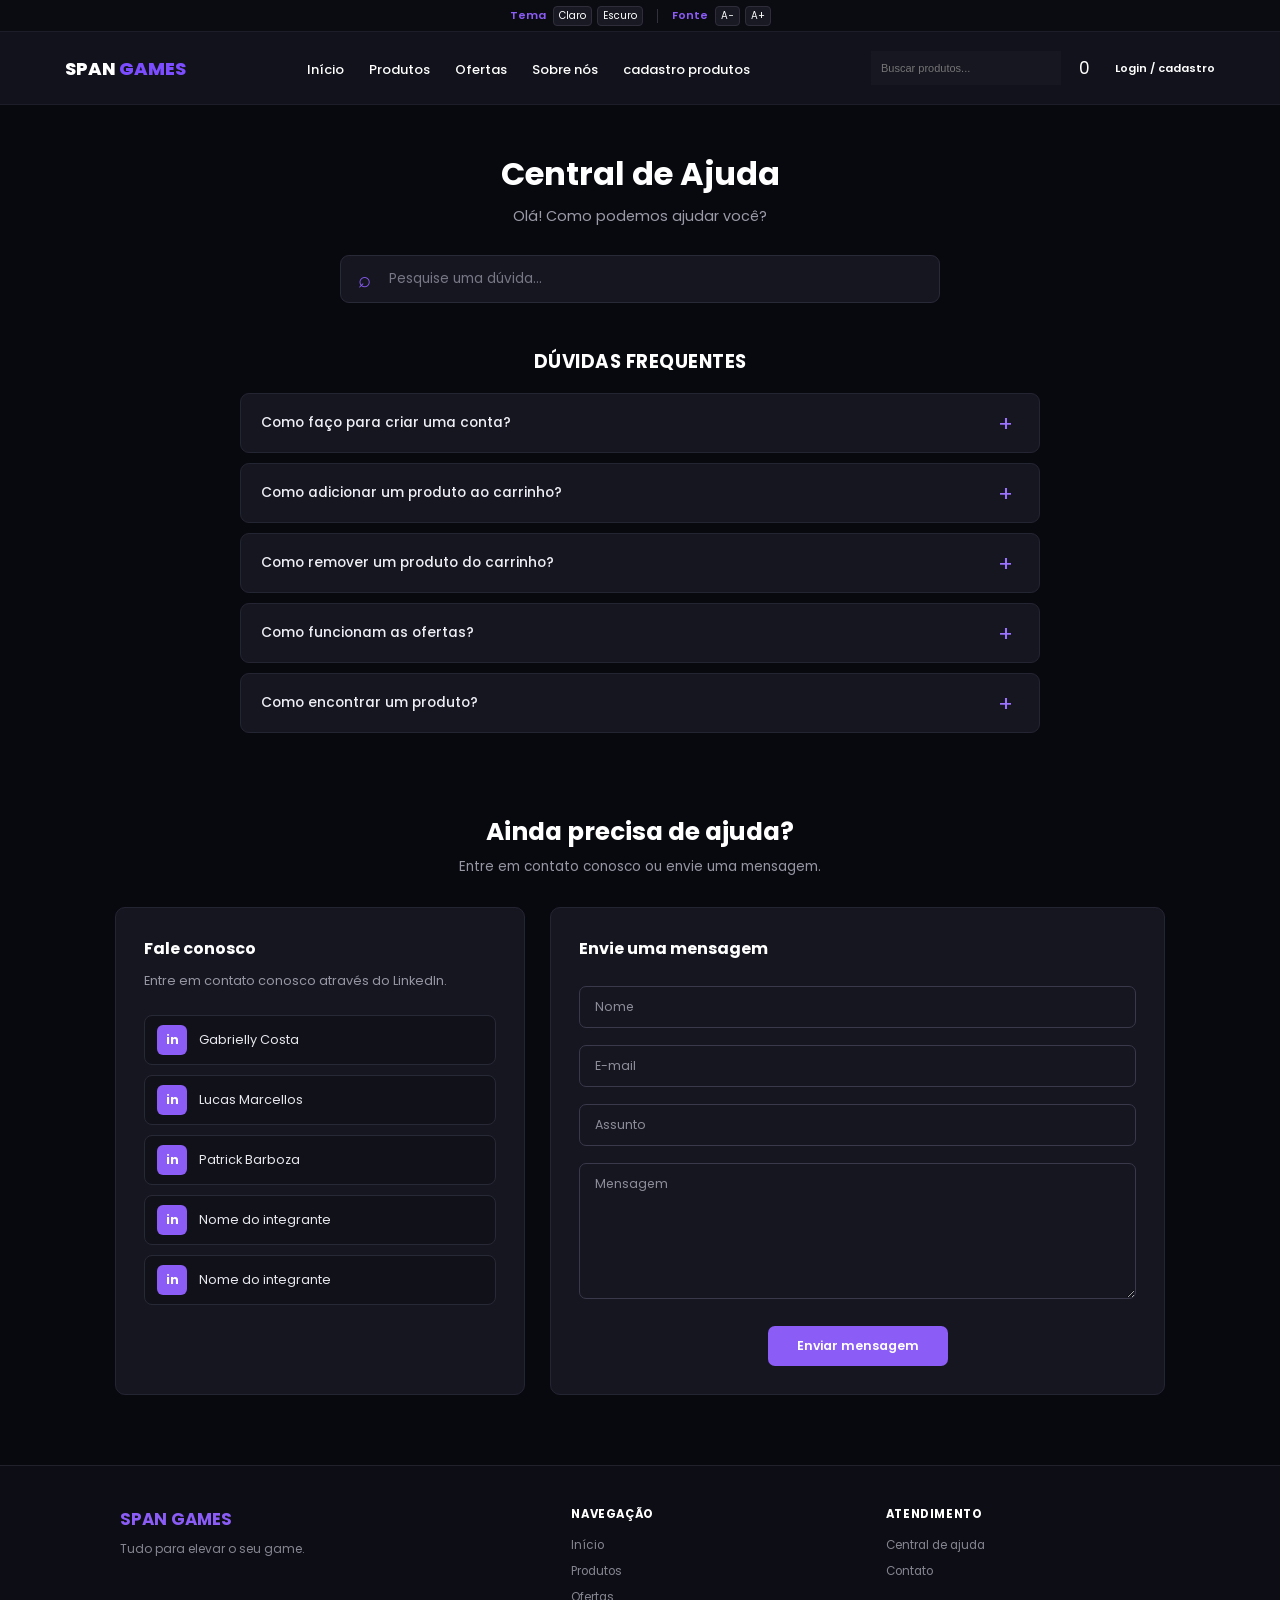
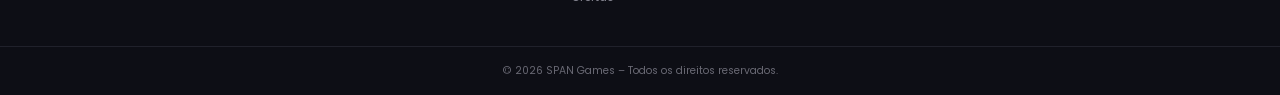
==== ajuda.html @ e078b2a4 "Atualiza o site" ====
<!DOCTYPE html>
<html lang="pt-BR">

<head>
    <meta charset="UTF-8">

    <meta
        name="viewport"
        content="width=device-width, initial-scale=1.0"
    >

    <title>Central de Ajuda | SPAN Games</title>

    <!-- CSS principal do site -->
    <link rel="stylesheet" href="css/style.css">

    <!-- CSS da página -->
    <link rel="stylesheet" href="css/ajuda.css">

    <!-- Acessibilidade -->
    <link rel="stylesheet" href="css/acessibilidade.css">
</head>

<body>

    <!-- ========================================
         HEADER
    ========================================= -->

    <div id="header"></div>


    <!-- ========================================
         CONTEÚDO PRINCIPAL
    ========================================= -->

    <main class="pagina-ajuda">


        <!-- ====================================
             CENTRAL DE AJUDA
        ===================================== -->

        <section
            class="central-ajuda"
            id="central-ajuda"
        >

            <div class="titulo-ajuda">

                <h1>Central de Ajuda</h1>

                <p>
                    Olá! Como podemos ajudar você?
                </p>

            </div>


            <!-- PESQUISA -->

            <div class="pesquisa-ajuda">

                <span class="icone-pesquisa">⌕</span>

                <input
                    type="search"
                    id="pesquisaAjuda"
                    placeholder="Pesquise uma dúvida..."
                    aria-label="Pesquisar uma dúvida"
                >

            </div>


            <!-- =================================
                 DÚVIDAS FREQUENTES
            ================================== -->

            <div class="faq">

                <h2>Dúvidas frequentes</h2>


                <div class="lista-faq">


                    <!-- PERGUNTA 1 -->

                    <div class="faq-item">

                        <button
                            class="faq-pergunta"
                            type="button"
                        >
                            <span>
                                Como faço para criar uma conta?
                            </span>

                            <span class="faq-icone">+</span>
                        </button>

                        <div class="faq-resposta">

                            <p>
                                Para criar uma conta, acesse a opção de cadastro,
                                preencha seus dados pessoais e finalize clicando
                                no botão de cadastrar.
                            </p>

                        </div>

                    </div>


                    <!-- PERGUNTA 2 -->

                    <div class="faq-item">

                        <button
                            class="faq-pergunta"
                            type="button"
                        >
                            <span>
                                Como adicionar um produto ao carrinho?
                            </span>

                            <span class="faq-icone">+</span>
                        </button>

                        <div class="faq-resposta">

                            <p>
                                Escolha o produto desejado e clique no botão
                                para adicioná-lo ao carrinho. O produto ficará
                                disponível na página do carrinho.
                            </p>

                        </div>

                    </div>


                    <!-- PERGUNTA 3 -->

                    <div class="faq-item">

                        <button
                            class="faq-pergunta"
                            type="button"
                        >
                            <span>
                                Como remover um produto do carrinho?
                            </span>

                            <span class="faq-icone">+</span>
                        </button>

                        <div class="faq-resposta">

                            <p>
                                Acesse o carrinho e utilize a opção de remover
                                disponível no produto que deseja excluir.
                            </p>

                        </div>

                    </div>


                    <!-- PERGUNTA 4 -->

                    <div class="faq-item">

                        <button
                            class="faq-pergunta"
                            type="button"
                        >
                            <span>
                                Como funcionam as ofertas?
                            </span>

                            <span class="faq-icone">+</span>
                        </button>

                        <div class="faq-resposta">

                            <p>
                                Os produtos que estiverem em oferta apresentam
                                o preço original e o novo valor promocional.
                            </p>

                        </div>

                    </div>


                    <!-- PERGUNTA 5 -->

                    <div class="faq-item">

                        <button
                            class="faq-pergunta"
                            type="button"
                        >
                            <span>
                                Como encontrar um produto?
                            </span>

                            <span class="faq-icone">+</span>
                        </button>

                        <div class="faq-resposta">

                            <p>
                                Você pode acessar a página de produtos e utilizar
                                as categorias disponíveis para encontrar o item
                                que procura.
                            </p>

                        </div>

                    </div>

                </div>


                <!-- CASO A PESQUISA NÃO ENCONTRE NADA -->

                <p
                    class="faq-sem-resultado"
                    id="semResultado"
                >
                    Nenhuma dúvida encontrada.
                </p>

            </div>

        </section>


        <!-- ====================================
             CONTATO
        ===================================== -->

        <section
            class="secao-contato"
            id="contato"
        >

            <div class="titulo-contato">

                <h2>Ainda precisa de ajuda?</h2>

                <p>
                    Entre em contato conosco ou envie uma mensagem.
                </p>

            </div>


            <div class="conteudo-contato">


                <!-- =============================
                     FALE CONOSCO
                ============================== -->

                <div class="fale-conosco">

                    <h3>Fale conosco</h3>

                    <p class="descricao-contato">
                        Entre em contato conosco através do LinkedIn.
                    </p>


                    <div class="lista-linkedin">


                        <!-- TROQUE O LINK E O NOME -->

                        <a
                            href="https://www.linkedin.com/in/gabriellyscosta"
                            class="linkedin-contato"
                            target="_blank"
                            rel="noopener noreferrer"
                        >

                            <span class="linkedin-icone">
                                in
                            </span>

                            <span>
                                Gabrielly Costa
                            </span>

                        </a>


                        <!-- TROQUE O LINK E O NOME -->

                        <a
                            href="https://www.linkedin.com/in/lucas-marcellos"
                            class="linkedin-contato"
                            target="_blank"
                            rel="noopener noreferrer"
                        >

                            <span class="linkedin-icone">
                                in
                            </span>

                            <span>
                                Lucas Marcellos
                            </span>

                        </a>


                        <!-- TROQUE O LINK E O NOME -->

                        <a
                            href="https://www.linkedin.com/in/patrick-barboza-a20a31395/"
                            class="linkedin-contato"
                            target="_blank"
                            rel="noopener noreferrer"
                        >

                            <span class="linkedin-icone">
                                in
                            </span>

                            <span>
                                Patrick Barboza
                            </span>

                        </a>


                        <!-- TROQUE O LINK E O NOME -->

                        <a
                            href="#"
                            class="linkedin-contato"
                            target="_blank"
                            rel="noopener noreferrer"
                        >

                            <span class="linkedin-icone">
                                in
                            </span>

                            <span>
                                Nome do integrante
                            </span>

                        </a>

                        <a
                            href="#"
                            class="linkedin-contato"
                            target="_blank"
                            rel="noopener noreferrer"
                        >

                            <span class="linkedin-icone">
                                in
                            </span>

                            <span>
                                Nome do integrante
                            </span>

                        </a>

                    </div>

                </div>


                <!-- =============================
                     FORMULÁRIO
                ============================== -->

                <div class="area-formulario">

                    <h3>Envie uma mensagem</h3>


                    <form
                        id="formContato"
                        class="form-contato"
                        novalidate
                    >


                        <!-- NOME -->

                        <div class="campo-contato">

                            <input
                                type="text"
                                id="nomeContato"
                                name="nome"
                                autocomplete="name"
                            >

                            <label for="nomeContato">
                                Nome
                            </label>

                            <small class="erro-contato"></small>

                        </div>


                        <!-- E-MAIL -->

                        <div class="campo-contato">

                            <input
                                type="email"
                                id="emailContato"
                                name="email"
                                autocomplete="email"
                            >

                            <label for="emailContato">
                                E-mail
                            </label>

                            <small class="erro-contato"></small>

                        </div>


                        <!-- ASSUNTO -->

                        <div class="campo-contato">

                            <input
                                type="text"
                                id="assuntoContato"
                                name="assunto"
                            >

                            <label for="assuntoContato">
                                Assunto
                            </label>

                            <small class="erro-contato"></small>

                        </div>


                        <!-- MENSAGEM -->

                        <div class="campo-contato campo-mensagem">

                            <textarea
                                id="mensagemContato"
                                name="mensagem"
                                rows="6"
                            ></textarea>

                            <label for="mensagemContato">
                                Mensagem
                            </label>

                            <small class="erro-contato"></small>

                        </div>


                        <!-- BOTÃO -->

                        <button
                            type="submit"
                            class="botao-enviar"
                        >
                            Enviar mensagem
                        </button>


                        <!-- SUCESSO -->

                        <div
                            class="mensagem-enviada"
                            id="mensagemEnviada"
                            role="status"
                        >
                            ✓ Mensagem enviada com sucesso!
                            Em breve entraremos em contato.
                        </div>

                    </form>

                </div>

            </div>

        </section>

    </main>


    <!-- ========================================
         FOOTER
         
         Depois colocamos aqui o footer que
         vocês já possuem no projeto.
    ========================================= -->

    <footer class="footer-ajuda">

        <div class="footer-conteudo">

            <div class="footer-marca">

                <h3>SPAN GAMES</h3>

                <p>
                    Tudo para elevar o seu game.
                </p>

            </div>


            <div class="footer-coluna">

                <h4>Navegação</h4>

                <a href="index.html">Início</a>
                <a href="produtos.html">Produtos</a>
                <a href="index.html#ofertas">Ofertas</a>

            </div>


            <div class="footer-coluna">

                <h4>Atendimento</h4>

                <a href="ajuda.html#central-ajuda">
                    Central de ajuda
                </a>

                <a href="ajuda.html#contato">
                    Contato
                </a>

            </div>

        </div>


        <div class="footer-final">

            <p>
                © 2026 SPAN Games – Todos os direitos reservados.
            </p>

        </div>

    </footer>


    <!-- ========================================
         JAVASCRIPT
    ========================================= -->

    <!-- Carrega o header e a acessibilidade -->
    <script src="js/header.js"></script>

    <!-- Funcionalidades da página de ajuda -->
    <script src="js/ajuda.js"></script>

</body>

</html>
---- css/style.css ----
@import url('https://fonts.googleapis.com/css2?family=Poppins:wght@400;500;600;700;800&display=swap');

* {
    margin: 0;
    padding: 0;
    box-sizing: border-box;
}

html {
    scroll-behavior: smooth;
}

body {
    background-color: #08090f;
    color: #ffffff;
    font-family: 'Poppins', sans-serif;
}

/* CONTAINER GERAL */
header,
main,
footer {
    width: 100%;
}

/* ================= HEADER ================= */

header {
    background-color: #11121b;
    border-bottom: 1px solid #1c1d28;
}

.navbar {
    max-width: 1200px;
    margin: auto;
    min-height: 72px;

    display: flex;
    align-items: center;
    justify-content: space-between;

    padding: 0 25px;
}

.logo {
    text-decoration: none;
    color: #ffffff;

    font-size: 1.125rem;
    font-weight: 800;
}

.logo span {
    color: #7c4dff;
}

.menu {
    display: flex;
    gap: 25px;

    list-style: none;
}

.menu a {
    color: #a7a7b5;
    text-decoration: none;

    font-size: 0.8125rem;
    font-weight: 500;

    transition: 0.3s;
}

.menu a:hover {
    color: #8b5cf6;
}

.nav-direita {
    display: flex;
    align-items: center;
    gap: 18px;
}

.pesquisa {
    width: 190px;
    height: 34px;

    display: flex;
    align-items: center;

    background-color: #191a24;
    padding: 0 10px;
}

.pesquisa input {
    width: 100%;
    border: none;
    outline: none;

    background: transparent;
    color: white;

    font-size: 0.6875rem;
}

.pesquisa i {
    color: #a0a0ac;
    font-size: 0.75rem;
}

.carrinho,
.login {
    color: white;
    text-decoration: none;
}

.carrinho {
    font-size: 1.0625rem;
}

.login {
    display: flex;
    align-items: center;
    gap: 6px;

    font-size: 0.6875rem;
    font-weight: 600;
}

/* ================= HERO ================= */

.hero {
    max-width: 1200px;
    min-height: 360px;

    margin: auto;
    padding: 50px 70px;

    display: flex;
    align-items: center;
    justify-content: space-between;
}

.hero-texto {
    max-width: 480px;
}

.subtitulo {
    color: #8b5cf6;

    font-size: 0.625rem;
    font-weight: 700;
}

.hero h1 {
    margin-top: 10px;

    font-size: 2.375rem;
    font-weight: 800;
    letter-spacing: 1px;
}

.hero p {
    margin-top: 15px;

    color: #d0d0d7;

    font-size: 0.875rem;
    font-weight: 500;
}

.botao {
    display: inline-block;

    margin-top: 30px;
    padding: 13px 25px;

    background: #7c4dff;
    color: white;

    text-decoration: none;

    font-size: 0.625rem;
    font-weight: 700;

    transition: 0.3s;
}

.botao:hover {
    background: #956fff;
    transform: translateY(-2px);
}

.hero-imagem {
    width: 420px;
    height: 280px;

    display: flex;
    align-items: center;
    justify-content: center;

    background: radial-gradient(
        circle,
        rgba(124, 77, 255, 0.45),
        transparent 65%
    );
}

.hero-imagem img {
    max-width: 100%;
    max-height: 270px;

    object-fit: contain;
}

/* ================= TÍTULOS ================= */

.titulo-secao {
    display: flex;
    align-items: center;
    gap: 18px;

    margin-bottom: 25px;
}

.titulo-secao h2 {
    font-size: 0.9375rem;
    font-weight: 700;
}

.titulo-secao a {
    color: #8f8f9d;

    text-decoration: none;
    font-size: 0.5625rem;
}

/* ================= CATEGORIAS ================= */

.categorias,
.produtos {
    max-width: 1200px;
    margin: auto;

    padding: 25px 70px;
}

.categorias-grid {
    display: grid;

    grid-template-columns: repeat(5, 1fr);

    gap: 18px;
}

.categoria-card {
    height: 120px;

    background: #151620;
    border-radius: 8px;

    display: flex;
    flex-direction: column;

    align-items: center;
    justify-content: center;

    cursor: pointer;

    transition: 0.3s;

    /* REMOVE ESTILO PADRÃO DO LINK */
    text-decoration: none;
    color: inherit;
}

.categoria-card:hover {
    transform: translateY(-5px);
    background: #1c1d2a;

    text-decoration: none;
}

.categoria-card:visited,
.categoria-card:focus,
.categoria-card:active {
    text-decoration: none;
    color: inherit;
}

.categoria-card img {
    width: 100%;
    height: 70px;

    object-fit: contain;
}

.categoria-card p {
    margin-top: 8px;

    font-size: 0.75rem;
    font-weight: 600;

    color: #d7d7df;

    text-decoration: none;
}
/* ================= PRODUTOS ================= */
.produtos {
    padding-bottom: 70px;
}

.produtos-grid {
    display: grid;

    grid-template-columns: repeat(5, 1fr);

    gap: 14px;
}

.produto-card {
    min-height: 280px;

    position: relative;

    padding: 15px 12px;

    background: #151620;
    border-radius: 8px;

    display: flex;
    flex-direction: column;

    transition: 0.3s;
}

.produto-card:hover {
    transform: translateY(-5px);
    background: #1b1c28;
}

.avaliacao {
    position: absolute;

    top: 10px;
    right: 10px;

    font-size: 0.5rem;
    font-weight: 600;
}

.avaliacao i {
    color: #f4d35e;
}

.produto-card img {
    width: 100%;
    height: 95px;

    object-fit: contain;

    margin-bottom: 12px;
}

.produto-card h3 {
    min-height: 52px;

    font-size: 0.625rem;
    line-height: 1.5;

    color: #e5e5eb;
}

.preco {
    margin-top: 10px;

    font-size: 0.625rem;
    font-weight: 600;
}

.produto-card button {
    margin-top: auto;

    border: none;
    border-radius: 4px;

    padding: 10px 5px;

    background: #7c4dff;
    color: white;

    font-size: 0.4375rem;
    font-weight: 700;

    cursor: pointer;

    transition: 0.3s;
}

.produto-card button:hover {
    background: #956fff;
}

/* ================= FOOTER ================= */

/* =========================================
   FOOTER
========================================= */

footer {
    width: 100%;
    max-width: none;

    background-color: #0d0e15;

    border-top: 1px solid #20212b;
}


/* ================= CONTEÚDO ================= */

.footer-conteudo {
    width: 100%;
    max-width: 1100px;

    margin: 0 auto;

    padding: 40px 30px;

    display: grid;
    grid-template-columns: 1.5fr 1fr 1fr;

    gap: 40px;
}


/* ================= COLUNAS ================= */

.footer-coluna {
    display: flex;
    flex-direction: column;

    gap: 9px;
}


/* ================= SPAN GAMES ================= */

.footer-coluna h2 {
    margin: 0 0 8px;

    color: #8b5cf6;

    font-size: 1.05rem;
    font-weight: 600;
}


/* ================= TÍTULOS ================= */

.footer-coluna h3 {
    margin: 0 0 5px;

    color: #ffffff;

    font-size: 0.72rem;
    font-weight: 600;

    text-transform: uppercase;
    letter-spacing: 0.6px;
}


/* ================= TEXTOS E LINKS ================= */

.footer-coluna p {
    margin: 0;

    color: #858591;

    font-size: 0.75rem;
}

.footer-coluna a {
    width: fit-content;

    margin: 0;

    color: #858591;

    font-size: 0.74rem;

    text-decoration: none;

    transition: color 0.2s;
}

.footer-coluna a:hover {
    color: #9b72ff;
}


/* ================= PARTE FINAL ================= */

.footer-final {
    width: 100%;

    padding: 16px 20px;

    border-top: 1px solid #20212b;

    text-align: center;
}

.footer-final p {
    margin: 0;

    color: #686873;

    font-size: 10.5px;
}


/* =========================================
   FOOTER - TEMA CLARO
========================================= */

body.tema-claro footer {
    background-color: #ffffff;

    border-top-color: #dddddd;
}

body.tema-claro .footer-coluna h2 {
    color: #7c3aed;
}

body.tema-claro .footer-coluna h3 {
    color: #222222;
}

body.tema-claro .footer-coluna p,
body.tema-claro .footer-coluna a {
    color: #666674;
}

body.tema-claro .footer-coluna a:hover {
    color: #7c3aed;
}

body.tema-claro .footer-final {
    border-top-color: #e2e2e8;
}

body.tema-claro .footer-final p {
    color: #777783;
}
/* ================= RESPONSIVIDADE ================= */

@media (max-width: 1024px) {

    .navbar {
        flex-wrap: wrap;
        gap: 15px;

        padding: 15px 25px;
    }

    .menu {
        order: 3;
        width: 100%;

        justify-content: center;
    }

    .hero {
        padding: 50px 40px;
    }

    .categorias,
    .produtos {
        padding-left: 40px;
        padding-right: 40px;
    }

    .categorias-grid {
        grid-template-columns: repeat(3, 1fr);
    }

    .produtos-grid {
        grid-template-columns: repeat(3, 1fr);
    }

}

@media (max-width: 768px) {

    .navbar {
        justify-content: center;
    }

    .nav-direita {
        flex-wrap: wrap;
        justify-content: center;
    }

    .hero {
        flex-direction: column;

        text-align: center;

        padding: 50px 25px;
    }

    .hero-imagem {
        width: 100%;
    }

    .categorias,
    .produtos {
        padding-left: 20px;
        padding-right: 20px;
    }

    .categorias-grid {
        grid-template-columns: repeat(2, 1fr);
    }

    .produtos-grid {
        grid-template-columns: repeat(2, 1fr);
    }

    .footer-conteudo {
        grid-template-columns: 1fr;

        padding: 30px;
    }

}

/* =========================
   PÁGINA SOBRE
========================= */

.sobre-page {
    width: 100%;
    max-width: 1100px;

    min-height: calc(100vh - 260px);

    margin: 0 auto;
    padding: 45px 30px;
}

.sobre-page h1 {
    color: #9147ff;
    font-size: 1.75rem;
    font-weight: 700;
    margin-bottom: 28px;
}

.sobre-card {
    background-color: #15101f;
    border-radius: 14px;
    padding: 32px;
}

.sobre-card p {
    color: #f2f2f2;
    font-size: 0.875rem;
    font-weight: 600;
    line-height: 1.6;
    margin-bottom: 42px;
}

.mapa {
    width: 100%;
    height: 215px;
    border-radius: 5px;
    overflow: hidden;
    background-color: #222;
}


/* =========================
   PÁGINA 404
========================= */

.erro-404 {
    min-height: calc(100vh - 70px);
    display: flex;
    align-items: center;
    justify-content: center;
    gap: 80px;
    padding: 40px 80px;
}

.erro-conteudo {
    max-width: 500px;
}

.erro-conteudo h1 {
    color: #9147ff;
    font-size: 6.25rem;
    margin: 0;
    line-height: 1;
}

.erro-conteudo h2 {
    color: #ffffff;
    font-size: 2rem;
    margin: 15px 0;
}

.erro-conteudo p {
    color: #b8b5c0;
    font-size: 1rem;
    line-height: 1.6;
    margin-bottom: 30px;
}

.botao-inicio {
    display: inline-block;
    background-color: #9147ff;
    color: #ffffff;
    text-decoration: none;
    padding: 13px 24px;
    border-radius: 7px;
    font-size: 0.875rem;
    font-weight: 700;
    transition: 0.3s;
}

.botao-inicio:hover {
    background-color: #a96aff;
}

.erro-imagem img {
    width: 380px;
    max-width: 100%;
    display: block;
}


/* =========================
   CARROSSEL
========================= */

.carrossel {
    display: flex;
    align-items: center;
    gap: 15px;
    padding: 0 20px;
}

.lista-produtos {
    display: flex;
    gap: 18px;
    overflow-x: auto;
    scroll-behavior: smooth;
    scrollbar-width: none;
    flex: 1;
}

.lista-produtos::-webkit-scrollbar {
    display: none;
}

.produto-card {
    min-width: 230px;
    height: 250px;
    background: #15151f;
    border-radius: 10px;
    padding: 10px;
    flex-shrink: 0;
    box-sizing: border-box;
}

.produto-card img {
    width: 100%;
    height: 180px;
    object-fit: contain;
}

.produto-card p {
    color: white;
    font-size: 0.9375rem;
}

.btn-carrossel {
    width: 36px;
    height: 36px;
    border: none;
    border-radius: 50%;
    background: white;
    color: black;
    font-size: 1.5625rem;
    cursor: pointer;
    flex-shrink: 0;
}

.btn-carrossel:hover {
    transform: scale(1.1);
}

/* =========================================
   NOTIFICAÇÃO DO CARRINHO
========================================= */

.notificacao-carrinho {
    position: fixed;

    top: 85px;
    right: 22px;

    width: 310px;

    display: grid;
    grid-template-columns: 38px 1fr auto;
    align-items: center;

    gap: 11px;

    padding: 13px 14px;

    background: #151620;

    border: 1px solid #2b2c39;
    border-radius: 9px;

    box-shadow:
        0 12px 35px rgba(0, 0, 0, 0.35);

    z-index: 9999;

    overflow: hidden;

    opacity: 0;

    transform: translateY(-10px);

    transition:
        opacity 0.25s ease,
        transform 0.25s ease;
}


/* APARECER */

.notificacao-carrinho.mostrar {
    opacity: 1;
    transform: translateY(0);
}


/* ÍCONE */

.notificacao-icone {
    width: 36px;
    height: 36px;

    display: flex;
    align-items: center;
    justify-content: center;

    background: rgba(139, 92, 246, 0.14);

    border-radius: 8px;

    color: #a987ff;

    font-size: 0.8rem;
}


/* INFORMAÇÕES */

.notificacao-info {
    min-width: 0;

    display: flex;
    flex-direction: column;

    gap: 3px;
}

.notificacao-info strong {
    color: #f2f2f5;

    font-size: 0.74rem;
    font-weight: 600;
}

.notificacao-info span {
    max-width: 165px;

    color: #898994;

    font-size: 0.66rem;

    white-space: nowrap;
    overflow: hidden;
    text-overflow: ellipsis;
}


/* VER CARRINHO */

.notificacao-ver-carrinho {
    color: #a987ff;

    font-size: 0.67rem;
    font-weight: 600;

    text-decoration: none;

    white-space: nowrap;

    transition: color 0.2s;
}

.notificacao-ver-carrinho:hover {
    color: #c2a8ff;
}


/* BARRINHA DE TEMPO */

.notificacao-carrinho::after {
    content: "";

    position: absolute;

    bottom: 0;
    left: 0;

    width: 100%;
    height: 2px;

    background: #8b5cf6;

    animation: tempoNotificacao 3.5s linear forwards;
}


@keyframes tempoNotificacao {

    from {
        width: 100%;
    }

    to {
        width: 0%;
    }
}


/* =========================================
   TEMA CLARO
========================================= */

body.tema-claro .notificacao-carrinho {
    background: #ffffff;

    border-color: #e1e1e7;

    box-shadow:
        0 10px 30px rgba(0, 0, 0, 0.12);
}

body.tema-claro .notificacao-info strong {
    color: #242429;
}

body.tema-claro .notificacao-info span {
    color: #74747d;
}


/* =========================================
   RESPONSIVO
========================================= */

@media (max-width: 500px) {

    .notificacao-carrinho {
        width: auto;

        left: 15px;
        right: 15px;

        top: 75px;
    }

}

/* =========================================
   MENU DO USUÁRIO - SPAN GAMES
========================================= */

.usuario-menu {
    position: relative;
}


/* =========================================
   USUÁRIO NO HEADER
========================================= */

.usuario-menu .login {
    display: flex;
    align-items: center;
    gap: 7px;

    white-space: nowrap;
}


/* =========================================
   CAIXA DO MENU
========================================= */

.usuario-dropdown {
    position: absolute;

    /* MAIS PARA BAIXO */
    top: calc(100% + 24px);

    right: -10px;

    width: 260px;

    padding: 10px;

    background-color: #15151f;

    border: 1px solid #292938;
    border-radius: 10px;

    box-shadow:
        0 15px 40px
        rgba(0, 0, 0, 0.45);

    opacity: 0;
    visibility: hidden;

    transform: translateY(-6px);

    transition:
        opacity 0.18s ease,
        transform 0.18s ease,
        visibility 0.18s;

    z-index: 3000;
}


/* =========================================
   PONTE INVISÍVEL DO HOVER
========================================= */

.usuario-dropdown::before {
    content: "";

    position: absolute;

    top: -26px;
    left: 0;

    width: 100%;
    height: 26px;
}


/* =========================================
   MOSTRAR MENU
========================================= */

.usuario-menu:hover .usuario-dropdown {
    opacity: 1;
    visibility: visible;

    transform: translateY(0);
}


/* =========================================
   OPÇÕES
========================================= */

.usuario-dropdown a,
.usuario-dropdown button {
    width: 100%;

    display: flex;
    align-items: center;

    gap: 12px;

    padding: 13px 14px;

    background: transparent;

    border: none;
    border-radius: 7px;

    color: #e5e5ec;

    font-family: inherit;
    font-size: 0.75rem;
    font-weight: 500;

    text-decoration: none;
    text-align: left;

    cursor: pointer;

    box-sizing: border-box;

    transition:
        background-color 0.2s,
        color 0.2s;
}


/* =========================================
   HOVER DAS OPÇÕES
========================================= */

.usuario-dropdown a:hover,
.usuario-dropdown button:hover {
    background-color: #222230;
    color: #a855f7;
}


/* =========================================
   ÍCONES
========================================= */

.usuario-dropdown i {
    width: 18px;

    text-align: center;

    font-size: 0.8125rem;

    color: #aaaab6;
}


.usuario-dropdown a:hover i {
    color: #a855f7;
}


/* =========================================
   DIVISOR
========================================= */

.usuario-divisor {
    height: 1px;

    margin: 7px 8px;

    background-color: #2b2b38;
}


/* =========================================
   SAIR
========================================= */

.usuario-dropdown #btnSair {
    color: #ef7777;
}


.usuario-dropdown #btnSair i {
    color: #ef7777;
}


.usuario-dropdown #btnSair:hover {
    color: #ff9292;

    background-color:
        rgba(239, 119, 119, 0.08);
}


/* =========================================
   TEMA CLARO
========================================= */

body.tema-claro .usuario-dropdown {
    background-color: #ffffff;

    border-color: #dedee6;

    box-shadow:
        0 15px 40px
        rgba(0, 0, 0, 0.15);
}


body.tema-claro .usuario-dropdown a,
body.tema-claro .usuario-dropdown button {
    color: #363640;
}


body.tema-claro .usuario-dropdown i {
    color: #74747f;
}


body.tema-claro .usuario-dropdown a:hover,
body.tema-claro .usuario-dropdown button:hover {
    background-color: #f2edff;

    color: #7c3aed;
}


body.tema-claro .usuario-dropdown a:hover i {
    color: #7c3aed;
}


body.tema-claro .usuario-divisor {
    background-color: #e1e1e8;
}


body.tema-claro .usuario-dropdown #btnSair,
body.tema-claro .usuario-dropdown #btnSair i {
    color: #d95050;
}


body.tema-claro .usuario-dropdown #btnSair:hover {
    background-color:
        rgba(217, 80, 80, 0.08);

    color: #c63d3d;
}


/* =========================================
   SPAN GAMES - BUSCA INTELIGENTE
========================================= */

.resultados-busca-header {
    position: absolute;
    top: calc(100% + 8px);
    right: 0;
    width: 360px;
    max-width: 90vw;
    max-height: 390px;
    overflow-y: auto;
    background: #15131f;
    border: 1px solid #393047;
    border-radius: 12px;
    box-shadow: 0 12px 35px rgba(0, 0, 0, 0.35);
    z-index: 99999;
    padding: 7px;
}

.resultados-busca-header[hidden] {
    display: none !important;
}

.resultado-produto {
    display: flex;
    align-items: center;
    gap: 12px;
    padding: 10px;
    border-radius: 8px;
    color: #ffffff;
    text-decoration: none;
    transition: background 0.2s;
}

.resultado-produto:hover,
.resultado-produto:focus-visible {
    background: #282139;
}

.resultado-imagem {
    width: 55px;
    height: 55px;
    flex-shrink: 0;
    display: flex;
    align-items: center;
    justify-content: center;
    border-radius: 8px;
    background: #211b2e;
    overflow: hidden;
}

.resultado-imagem img {
    width: 100%;
    height: 100%;
    object-fit: contain;
}

.resultado-imagem i {
    color: #a78bfa;
    font-size: 23px;
}

.resultado-informacoes {
    flex: 1;
    min-width: 0;
    display: flex;
    flex-direction: column;
    gap: 5px;
}

.resultado-nome {
    font-size: 12px;
    font-weight: 600;
    line-height: 1.4;
    color: #ffffff;
}

.resultado-preco {
    font-size: 13px;
    font-weight: 700;
    color: #a78bfa;
}

.resultado-seta {
    font-size: 11px;
    color: #8c819f;
}

.busca-sem-resultados {
    padding: 17px 12px;
    text-align: center;
    font-size: 12px;
    color: #a9a2b8;
}

/* =========================================
   TEMA CLARO
========================================= */

body.tema-claro .resultados-busca-header {
    background: #ffffff;
    border-color: #dedce5;
    box-shadow: 0 10px 30px rgba(0, 0, 0, 0.12);
}

body.tema-claro .resultado-produto {
    color: #222222;
}

body.tema-claro .resultado-produto:hover,
body.tema-claro .resultado-produto:focus-visible {
    background: #f4f1fa;
}

body.tema-claro .resultado-imagem {
    background: #f4f4f6;
}

body.tema-claro .resultado-nome {
    color: #222222;
}

body.tema-claro .resultado-preco {
    color: #7c3aed;
}

body.tema-claro .busca-sem-resultados {
    color: #666666;
}

/* =========================================
   RESPONSIVIDADE
========================================= */

@media (max-width: 600px) {

    .resultados-busca-header {
        width: min(360px, 90vw);
    }

}


/* =========================================
   AJUSTE DOS CARDS - CARROSSEL DA HOME
========================================= */

.carrossel .produto-card {
    flex: 0 0 230px;

    width: 230px;
    min-width: 230px;
    max-width: 230px;

    height: 250px;
    min-height: 250px;

    padding: 10px;
    box-sizing: border-box;
    overflow: hidden;
}

.carrossel .produto-card img {
    width: 100%;
    height: 160px;

    object-fit: contain;
}

.carrossel .link-produto-destaque {
    display: block;
    width: 100%;

    color: inherit;
    text-align: center;
    text-decoration: none;
}

.carrossel .produto-card p {
    margin: 8px 0 0;

    font-size: 0.875rem;
    line-height: 1.35;

    text-align: center;

    display: -webkit-box;
    -webkit-line-clamp: 2;
    -webkit-box-orient: vertical;

    overflow: hidden;
}
---- css/ajuda.css ----
/* =========================================
   SPAN GAMES
   CENTRAL DE AJUDA + CONTATO
========================================= */


/* =========================================
   PÁGINA
========================================= */

.pagina-ajuda {
    width: 100%;
    min-height: 100vh;
    padding: 45px 20px 70px;
}

.central-ajuda,
.secao-contato {
    width: 100%;
    max-width: 1050px;
    margin: 0 auto;
}


/* =========================================
   TÍTULO
========================================= */

.titulo-ajuda {
    text-align: center;
    margin-bottom: 28px;
}

.titulo-ajuda h1 {
    color: #ffffff;
    font-size: 2rem;
    margin-bottom: 8px;
}

.titulo-ajuda p {
    color: #9b9ba8;
    font-size: 0.9rem;
}


/* =========================================
   PESQUISA
========================================= */

.pesquisa-ajuda {
    position: relative;
    width: 100%;
    max-width: 600px;
    margin: 0 auto 45px;
}

.pesquisa-ajuda input {
    width: 100%;
    height: 48px;

    padding: 0 18px 0 48px;

    background-color: #151620;
    color: #ffffff;

    border: 1px solid #292a38;
    border-radius: 9px;

    font-family: inherit;
    font-size: 0.85rem;

    outline: none;

    transition:
        border-color 0.2s,
        box-shadow 0.2s,
        background-color 0.2s;
}

.pesquisa-ajuda input::placeholder {
    color: #777785;
}

.pesquisa-ajuda input:focus {
    border-color: #8b5cf6;

    box-shadow:
        0 0 0 3px rgba(139, 92, 246, 0.12);
}

.icone-pesquisa {
    position: absolute;

    left: 18px;
    top: 50%;

    transform: translateY(-50%);

    color: #8b5cf6;
    font-size: 1.35rem;

    pointer-events: none;
}


/* Remove o X padrão do campo search */

.pesquisa-ajuda input::-webkit-search-cancel-button {
    cursor: pointer;
}


/* =========================================
   FAQ
========================================= */

.faq {
    width: 100%;
    max-width: 800px;
    margin: 0 auto;
}

.faq h2 {
    margin-bottom: 18px;

    color: #ffffff;

    font-size: 1.15rem;
    text-align: center;

    text-transform: uppercase;
    letter-spacing: 0.5px;
}


/* =========================================
   ITEM FAQ
========================================= */

.lista-faq {
    display: flex;
    flex-direction: column;
    gap: 10px;
}

.faq-item {
    overflow: hidden;

    background-color: #151620;

    border: 1px solid #242532;
    border-radius: 9px;

    transition:
        border-color 0.2s,
        background-color 0.2s;
}

.faq-item:hover {
    border-color: #39394c;
}

.faq-item.ativo {
    border-color: rgba(139, 92, 246, 0.55);
}


/* =========================================
   PERGUNTA
========================================= */

.faq-pergunta {
    width: 100%;
    min-height: 55px;

    display: flex;
    align-items: center;
    justify-content: space-between;

    gap: 20px;

    padding: 15px 20px;

    background: transparent;
    border: none;

    color: #eeeeF5;

    font-family: inherit;
    font-size: 0.86rem;
    font-weight: 500;
    text-align: left;

    cursor: pointer;
}

.faq-pergunta:hover {
    color: #ffffff;
}

.faq-icone {
    width: 28px;
    height: 28px;

    flex-shrink: 0;

    display: flex;
    align-items: center;
    justify-content: center;

    color: #9b72ff;

    font-size: 1.35rem;
    font-weight: 400;

    transition: transform 0.25s ease;
}

.faq-item.ativo .faq-icone {
    transform: rotate(45deg);
}


/* =========================================
   RESPOSTA
========================================= */

.faq-resposta {
    display: none;

    padding: 0 20px 18px;

    color: #9d9daa;

    font-size: 0.8rem;
    line-height: 1.6;
}

.faq-item.ativo .faq-resposta {
    display: block;
}


/* =========================================
   SEM RESULTADO
========================================= */

.faq-sem-resultado {
    display: none;

    margin-top: 25px;

    color: #8d8d99;

    text-align: center;
    font-size: 0.82rem;
}

.faq-sem-resultado.exibir {
    display: block;
}


/* =========================================
   CONTATO
========================================= */

.secao-contato {
    margin-top: 80px;
}


/* =========================================
   TÍTULO CONTATO
========================================= */

.titulo-contato {
    text-align: center;
    margin-bottom: 30px;
}

.titulo-contato h2 {
    margin-bottom: 7px;

    color: #ffffff;

    font-size: 1.55rem;
}

.titulo-contato p {
    color: #9696a3;
    font-size: 0.85rem;
}


/* =========================================
   GRID CONTATO
========================================= */

.conteudo-contato {
    display: grid;

    grid-template-columns:
        minmax(260px, 0.8fr)
        minmax(400px, 1.2fr);

    gap: 25px;

    align-items: stretch;
}


/* =========================================
   CARDS
========================================= */

.fale-conosco,
.area-formulario {
    background-color: #151620;

    border: 1px solid #242532;
    border-radius: 10px;

    padding: 28px;
}

.fale-conosco h3,
.area-formulario h3 {
    margin-bottom: 10px;

    color: #ffffff;

    font-size: 1rem;
}


/* =========================================
   FALE CONOSCO
========================================= */

.descricao-contato {
    margin-bottom: 25px;

    color: #9696a3;

    font-size: 0.8rem;
    line-height: 1.5;
}

.lista-linkedin {
    display: flex;
    flex-direction: column;
    gap: 10px;
}

.linkedin-contato {
    display: flex;
    align-items: center;

    gap: 12px;

    min-height: 48px;

    padding: 9px 12px;

    background-color: #101119;

    border: 1px solid #282936;
    border-radius: 8px;

    color: #e7e7ed;

    font-size: 0.8rem;

    text-decoration: none;

    transition:
        transform 0.2s,
        border-color 0.2s,
        background-color 0.2s;
}

.linkedin-contato:hover {
    transform: translateX(3px);

    background-color: #181824;

    border-color: #8b5cf6;
}


/* =========================================
   ÍCONE LINKEDIN
========================================= */

.linkedin-icone {
    width: 30px;
    height: 30px;

    flex-shrink: 0;

    display: flex;
    align-items: center;
    justify-content: center;

    background-color: #8b5cf6;

    border-radius: 6px;

    color: #ffffff;

    font-size: 0.75rem;
    font-weight: bold;
}


/* =========================================
   FORMULÁRIO
========================================= */

.form-contato {
    display: flex;
    flex-direction: column;

    gap: 17px;

    margin-top: 25px;
}


/* =========================================
   CAMPOS
========================================= */

.campo-contato {
    position: relative;
}

.campo-contato input,
.campo-contato textarea {
    width: 100%;

    background-color: transparent;

    border: 1px solid #39394b;
    border-radius: 7px;

    color: #ffffff;

    font-family: inherit;
    font-size: 0.8rem;

    outline: none;

    transition:
        border-color 0.2s,
        box-shadow 0.2s;
}

.campo-contato input {
    height: 42px;

    padding: 0 12px;
}

.campo-contato textarea {
    min-height: 120px;

    padding: 13px 12px;

    resize: vertical;
}


/* =========================================
   FOCO
========================================= */

.campo-contato input:focus,
.campo-contato textarea:focus {
    border-color: #8b5cf6;

    box-shadow:
        0 0 0 2px rgba(139, 92, 246, 0.12);
}


/* =========================================
   LABEL FLUTUANTE
========================================= */

.campo-contato label {
    position: absolute;

    left: 12px;
    top: 21px;

    transform: translateY(-50%);

    padding: 0 4px;

    background-color: transparent;

    color: #8d8d9a;

    font-size: 0.78rem;

    pointer-events: none;

    transition:
        top 0.2s,
        font-size 0.2s,
        color 0.2s,
        background-color 0.2s;

    z-index: 2;
}


/* Label do textarea começa no topo */

.campo-mensagem label {
    top: 21px;
}


/* Campo selecionado ou preenchido */

.campo-contato input:focus + label,
.campo-contato textarea:focus + label,
.campo-contato.campo-preenchido label {
    top: 0;

    left: 10px;

    padding: 0 7px;

    background-color: #151620;

    color: #9b72ff;

    font-size: 0.68rem;
    font-weight: 600;

    line-height: 1;

    z-index: 3;
}


/* =========================================
   ERROS
========================================= */

.erro-contato {
    display: none;

    margin-top: 5px;

    color: #ff6b6b;

    font-size: 0.68rem;
}

.erro-contato.exibir {
    display: block;
}

.campo-contato.erro input,
.campo-contato.erro textarea {
    border-color: #ff6b6b;
}


/* =========================================
   BOTÃO ENVIAR
========================================= */

.botao-enviar {
    width: 180px;
    height: 40px;

    align-self: center;

    margin-top: 3px;

    background-color: #8b5cf6;

    border: none;
    border-radius: 7px;

    color: #ffffff;

    font-family: inherit;
    font-size: 0.78rem;
    font-weight: 600;

    cursor: pointer;

    transition:
        background-color 0.2s,
        transform 0.2s;
}

.botao-enviar:hover {
    background-color: #9d69ff;

    transform: translateY(-1px);
}

.botao-enviar:active {
    transform: translateY(0);
}


/* =========================================
   MENSAGEM DE SUCESSO
========================================= */

.mensagem-enviada {
    display: none;

    padding: 10px 12px;

    background-color: rgba(74, 222, 128, 0.07);

    border: 1px solid rgba(74, 222, 128, 0.45);
    border-radius: 7px;

    color: #4ade80;

    font-size: 0.72rem;
    line-height: 1.5;
    text-align: center;
}

.mensagem-enviada.exibir {
    display: block;
}


/* =========================================
   FOOTER
========================================= */

.footer-ajuda {
    width: 100%;

    background-color: #0d0e15;

    border-top: 1px solid #20212b;
}

.footer-conteudo {
    width: 100%;
    max-width: 1100px;

    margin: 0 auto;

    padding: 40px 30px;

    display: grid;
    grid-template-columns: 1.5fr 1fr 1fr;

    gap: 40px;
}

.footer-marca h3 {
    margin-bottom: 8px;

    color: #8b5cf6;

    font-size: 1.05rem;
}

.footer-marca p {
    color: #858591;

    font-size: 0.75rem;
}

.footer-coluna {
    display: flex;
    flex-direction: column;

    gap: 9px;
}

.footer-coluna h4 {
    margin-bottom: 5px;

    color: #ffffff;

    font-size: 0.72rem;

    text-transform: uppercase;
    letter-spacing: 0.6px;
}

.footer-coluna a {
    width: fit-content;

    color: #858591;

    font-size: 0.74rem;

    text-decoration: none;

    transition: color 0.2s;
}

.footer-coluna a:hover {
    color: #9b72ff;
}

.footer-final {
    padding: 16px 20px;

    border-top: 1px solid #20212b;

    color: #686873;

    font-size: 0.68rem;

    text-align: center;
}


/* =========================================
   TEMA CLARO
========================================= */

body.tema-claro .titulo-ajuda h1,
body.tema-claro .faq h2,
body.tema-claro .titulo-contato h2,
body.tema-claro .fale-conosco h3,
body.tema-claro .area-formulario h3 {
    color: #18181b;
}

body.tema-claro .titulo-ajuda p,
body.tema-claro .titulo-contato p,
body.tema-claro .descricao-contato {
    color: #66666f;
}


/* PESQUISA */

body.tema-claro .pesquisa-ajuda input {
    background-color: #ffffff;

    border-color: #d9d9df;

    color: #222222;
}

body.tema-claro .pesquisa-ajuda input::placeholder {
    color: #888891;
}

body.tema-claro .pesquisa-ajuda input:focus {
    border-color: #7c3aed;
}


/* FAQ */

body.tema-claro .faq-item {
    background-color: #ffffff;

    border-color: #ddddE4;
}

body.tema-claro .faq-item:hover {
    border-color: #c5c5ce;
}

body.tema-claro .faq-item.ativo {
    border-color: #8b5cf6;
}

body.tema-claro .faq-pergunta {
    color: #252529;
}

body.tema-claro .faq-resposta {
    color: #62626b;
}

body.tema-claro .faq-sem-resultado {
    color: #686870;
}


/* CARDS CONTATO */

body.tema-claro .fale-conosco,
body.tema-claro .area-formulario {
    background-color: #ffffff;

    border-color: #ddddE4;

    box-shadow:
        0 4px 15px rgba(0, 0, 0, 0.04);
}


/* LINKEDIN */

body.tema-claro .linkedin-contato {
    background-color: #f7f7f9;

    border-color: #dedee5;

    color: #252529;
}

body.tema-claro .linkedin-contato:hover {
    background-color: #f1edff;

    border-color: #8b5cf6;
}


/* FORMULÁRIO */

body.tema-claro .campo-contato input,
body.tema-claro .campo-contato textarea {
    background-color: transparent;

    border-color: #cfcfd7;

    color: #222222;
}

body.tema-claro .campo-contato input:focus,
body.tema-claro .campo-contato textarea:focus {
    border-color: #7c3aed;
}

body.tema-claro .campo-contato label {
    color: #6d6d76;
}

body.tema-claro .campo-contato input:focus + label,
body.tema-claro .campo-contato textarea:focus + label,
body.tema-claro .campo-contato.campo-preenchido label {
    background-color: #ffffff;

    color: #7c3aed;
}


/* FOOTER */

body.tema-claro .footer-ajuda {
    background-color: #f5f5f7;

    border-color: #ddddE4;
}

body.tema-claro .footer-coluna h4 {
    color: #222222;
}

body.tema-claro .footer-marca p,
body.tema-claro .footer-coluna a {
    color: #66666f;
}

body.tema-claro .footer-coluna a:hover {
    color: #7c3aed;
}

body.tema-claro .footer-final {
    border-color: #ddddE4;

    color: #74747c;
}


/* =========================================
   AUTOFILL - TEMA ESCURO
========================================= */

body.tema-escuro .campo-contato input:-webkit-autofill,
body.tema-escuro .campo-contato input:-webkit-autofill:hover,
body.tema-escuro .campo-contato input:-webkit-autofill:focus {
    -webkit-text-fill-color: #ffffff;

    -webkit-box-shadow:
        0 0 0 1000px #151620 inset;

    box-shadow:
        0 0 0 1000px #151620 inset;

    caret-color: #ffffff;

    transition:
        background-color 9999s ease-in-out 0s;
}


/* =========================================
   AUTOFILL - TEMA CLARO
========================================= */

body.tema-claro .campo-contato input:-webkit-autofill,
body.tema-claro .campo-contato input:-webkit-autofill:hover,
body.tema-claro .campo-contato input:-webkit-autofill:focus {
    -webkit-text-fill-color: #222222;

    -webkit-box-shadow:
        0 0 0 1000px #ffffff inset;

    box-shadow:
        0 0 0 1000px #ffffff inset;

    caret-color: #222222;

    transition:
        background-color 9999s ease-in-out 0s;
}


/* =========================================
   RESPONSIVO
========================================= */

@media (max-width: 800px) {

    .pagina-ajuda {
        padding:
            35px 18px
            55px;
    }

    .conteudo-contato {
        grid-template-columns: 1fr;
    }

    .fale-conosco,
    .area-formulario {
        padding: 24px;
    }

    .secao-contato {
        margin-top: 60px;
    }

    .footer-conteudo {
        grid-template-columns:
            1fr 1fr;

        gap: 30px;
    }

    .footer-marca {
        grid-column: 1 / -1;
    }
}


@media (max-width: 520px) {

    .pagina-ajuda {
        padding:
            28px 14px
            45px;
    }

    .titulo-ajuda h1 {
        font-size: 1.6rem;
    }

    .titulo-contato h2 {
        font-size: 1.3rem;
    }

    .pesquisa-ajuda {
        margin-bottom: 35px;
    }

    .faq-pergunta {
        padding: 14px 15px;

        font-size: 0.78rem;
    }

    .faq-resposta {
        padding:
            0 15px
            16px;
    }

    .fale-conosco,
    .area-formulario {
        padding: 20px;
    }

    .botao-enviar {
        width: 100%;
    }

    .footer-conteudo {
        grid-template-columns: 1fr;

        padding:
            35px 22px;
    }

    .footer-marca {
        grid-column: auto;
    }
}
---- css/acessibilidade.css ----
/* ==================================================
   1. BARRA DE ACESSIBILIDADE
   ================================================== */

.barra-acessibilidade {
    width: 100%;
    height: 32px;

    display: flex;
    align-items: center;
    justify-content: center;

    background-color: #0b0c12;
    border-bottom: 1px solid #1c1d28;

    box-sizing: border-box;
}

.acessibilidade-central {
    width: 100%;
    height: 100%;

    display: flex;
    align-items: center;
    justify-content: center;

    gap: 14px;
}

.acessibilidade-grupo {
    display: flex;
    align-items: center;
    justify-content: center;

    gap: 5px;
}

.acessibilidade-grupo span {
    margin-right: 2px;

    color: #8b5cf6;

    font-size: 0.6875rem;
    font-weight: 600;
    line-height: 1;
}

.acessibilidade-separador {
    width: 1px;
    height: 14px;

    background-color: #34313f;
}


/* ==================================================
   2. BOTÕES DE ACESSIBILIDADE
   ================================================== */

.acessibilidade-grupo button {
    min-width: 24px;
    height: 20px;

    display: flex;
    align-items: center;
    justify-content: center;

    margin: 0;
    padding: 0 5px;

    border: 1px solid #302d3b;
    border-radius: 4px;

    background-color: #181923;
    color: #ffffff;

    font-family: inherit;
    font-size: 0.625rem;
    line-height: 1;

    cursor: pointer;

    transition:
        background-color 0.2s ease,
        border-color 0.2s ease,
        color 0.2s ease;
}

.acessibilidade-grupo button:hover {
    background-color: #8b5cf6;
    border-color: #8b5cf6;

    color: #ffffff;
}

.acessibilidade-grupo button:focus-visible {
    outline: 2px solid #8b5cf6;
    outline-offset: 2px;
}


/* ==================================================
   3. TEMA CLARO - ESTRUTURA GERAL
   ================================================== */

body.tema-claro {
    background-color: #f5f5f7;
    color: #111111;
}

body.tema-claro main,
body.tema-claro .sobre-page,
body.tema-claro .pagina-cadastro-produto,
body.tema-claro .pagina-carrinho {
    background-color: #f5f5f7;
    color: #111111;
}


/* HEADER */

body.tema-claro header {
    background-color: #ffffff;
    border-bottom-color: #dddddd;
}

body.tema-claro .logo {
    color: #111111;
}

body.tema-claro .logo span {
    color: #8b5cf6;
}

body.tema-claro .menu a {
    color: #333333;
}

body.tema-claro .menu a:hover {
    color: #8b5cf6;
}

body.tema-claro .carrinho,
body.tema-claro .login {
    color: #111111;
}


/* PESQUISA */

body.tema-claro .pesquisa {
    background-color: #eeeeee;
}

body.tema-claro .pesquisa input {
    background-color: transparent;
    color: #111111;
}

body.tema-claro .pesquisa input::placeholder {
    color: #777777;
}

body.tema-claro .pesquisa i {
    color: #333333;
}


/* TEXTOS */

body.tema-claro h1,
body.tema-claro h2,
body.tema-claro h3,
body.tema-claro h4,
body.tema-claro h5,
body.tema-claro h6 {
    color: #111111;
}

body.tema-claro p {
    color: #444444;
}


/* ==================================================
   4. TEMA CLARO - CARDS
   ================================================== */

body.tema-claro .card,
body.tema-claro .produto-card,
body.tema-claro .sobre-card,
body.tema-claro .formulario-produto,
body.tema-claro .item-carrinho,
body.tema-claro .resumo-carrinho,
body.tema-claro .carrinho-vazio {
    background-color: #ffffff;
    color: #111111;
    border-color: #dddddd;
}


/* Cards que recebem sombra */

body.tema-claro .formulario-produto {
    border: 1px solid #dddddd;
    box-shadow: 0 4px 18px rgba(0, 0, 0, 0.05);
}

body.tema-claro .item-carrinho,
body.tema-claro .resumo-carrinho,
body.tema-claro .carrinho-vazio {
    box-shadow: 0 3px 12px rgba(0, 0, 0, 0.04);
}


/* SOBRE */

body.tema-claro .sobre-card {
    border: 1px solid #dddddd;
    color: #222222;
}

body.tema-claro .sobre-card p {
    color: #444444;
}

body.tema-claro .sobre-card .mapa {
    border: 1px solid #dddddd;
}


/* ==================================================
   5. TEMA CLARO - PRODUTOS
   ================================================== */

body.tema-claro .filtros button,
body.tema-claro .categorias button {
    background-color: #ffffff;
    color: #222222;

    border-color: #dddddd;
}


/* ==================================================
   6. TEMA CLARO - CADASTRO DE PRODUTOS
   ================================================== */

body.tema-claro .campos-produto input,
body.tema-claro .campos-produto textarea,
body.tema-claro .campos-produto select {
    background-color: #f4f4f7;
    color: #222222;

    border: 1px solid #dddddd;
}

body.tema-claro .campos-produto input::placeholder,
body.tema-claro .campos-produto textarea::placeholder {
    color: #777777;
}

body.tema-claro .campos-produto input:focus,
body.tema-claro .campos-produto textarea:focus,
body.tema-claro .campos-produto select:focus {
    border-color: #8b5cf6;

    box-shadow: 0 0 0 2px rgba(139, 92, 246, 0.12);
}

body.tema-claro .opcoes-produto,
body.tema-claro .opcoes-produto label {
    color: #333333;
}

body.tema-claro .area-imagem {
    background-color: #f4f4f7;
    color: #666666;

    border: 1px dashed #cccccc;
}

body.tema-claro .area-imagem:hover {
    color: #8b5cf6;
    border-color: #8b5cf6;
}


/* ==================================================
   7. TEMA CLARO - CARRINHO
   ================================================== */

body.tema-claro .avaliacao,
body.tema-claro .quantidade,
body.tema-claro .quantidade span,
body.tema-claro .total-carrinho {
    color: #111111;
}

body.tema-claro .avaliacao span,
body.tema-claro .btn-remover {
    color: #777777;
}

body.tema-claro .preco-produto,
body.tema-claro .total-carrinho strong {
    color: #8b5cf6;
}

body.tema-claro .quantidade button {
    background-color: #eeeeee;
    color: #111111;

    border: 1px solid #dddddd;
}

body.tema-claro .quantidade button:hover {
    background-color: #8b5cf6;
    border-color: #8b5cf6;

    color: #ffffff;
}

body.tema-claro .btn-remover:hover {
    color: #ef4444;
}

body.tema-claro .linha-resumo {
    color: #333333;
}

body.tema-claro .linha-resumo span,
body.tema-claro .carrinho-vazio p {
    color: #666666;
}

body.tema-claro .resumo-carrinho hr {
    border-top-color: #dddddd;
}


/* ==================================================
   8. BOTÕES ROXOS
   ================================================== */

body.tema-claro .btn-salvar,
body.tema-claro .btn-finalizar,
body.tema-claro .carrinho-vazio a {
    background-color: #7c3aed;
    color: #ffffff;
}

body.tema-claro .btn-salvar:hover,
body.tema-claro .btn-finalizar:hover {
    background-color: #9333ea;
}


/* ==================================================
   9. BARRA DE ACESSIBILIDADE - TEMA CLARO
   ================================================== */

body.tema-claro .barra-acessibilidade {
    background-color: #f1f1f3;
    border-bottom-color: #dddddd;
}

body.tema-claro .acessibilidade-grupo span {
    color: #7540d8;
}

body.tema-claro .acessibilidade-grupo button {
    background-color: #ffffff;
    border-color: #d6d6da;

    color: #111111;
}

body.tema-claro .acessibilidade-grupo button:hover {
    background-color: #8b5cf6;
    border-color: #8b5cf6;

    color: #ffffff;
}


/* ==================================================
   10. TEMA ESCURO
   ================================================== */

body.tema-escuro {
    background-color: #08090f;
    color: #ffffff;
}

body.tema-escuro main,
body.tema-escuro .sobre-page,
body.tema-escuro .pagina-cadastro-produto,
body.tema-escuro .pagina-carrinho {
    background-color: #08090f;
    color: #ffffff;
}


/* HEADER */

body.tema-escuro header {
    background-color: #11121b;
    border-bottom-color: #1c1d28;
}

body.tema-escuro .menu a,
body.tema-escuro .carrinho,
body.tema-escuro .login {
    color: #ffffff;
}

body.tema-escuro .pesquisa {
    background-color: #161720;
}

body.tema-escuro .pesquisa input {
    background-color: transparent;
    color: #ffffff;
}


/* CARDS ESCUROS */

body.tema-escuro .sobre-card {
    background-color: #15101f;
    border-color: #292331;

    color: #ffffff;
}

body.tema-escuro .formulario-produto,
body.tema-escuro .item-carrinho,
body.tema-escuro .resumo-carrinho,
body.tema-escuro .carrinho-vazio {
    background-color: #11111a;
    border-color: #242433;

    color: #ffffff;
}


/* TEXTOS */

body.tema-escuro .sobre-card p {
    color: #b8b5c0;
}

body.tema-escuro .opcoes-produto,
body.tema-escuro .opcoes-produto label,
body.tema-escuro .info-produto h3,
body.tema-escuro .resumo-carrinho h2,
body.tema-escuro .quantidade span {
    color: #ffffff;
}


/* BARRA */

body.tema-escuro .barra-acessibilidade {
    background-color: #0b0c12;
    border-bottom-color: #1c1d28;
}


/* ==================================================
   11. RESPONSIVIDADE DA ACESSIBILIDADE
   ================================================== */

@media (max-width: 700px) {

    .barra-acessibilidade {
        height: 30px;
    }

    .acessibilidade-central {
        gap: 10px;
    }

    .acessibilidade-grupo {
        gap: 4px;
    }

    .acessibilidade-grupo span {
        font-size: 0.625rem;
    }

    .acessibilidade-grupo button {
        min-width: 22px;
        height: 18px;

        padding: 0 4px;

        font-size: 0.5625rem;
    }
}
/* ==================================================
   5. TEMA CLARO - PRODUTOS E CATEGORIAS
   ================================================== */

/* CATEGORIAS */

body.tema-claro .categoria-card {
    background-color: #ffffff;

    border: 1px solid #dddddd;

    box-shadow: 0 3px 12px rgba(0, 0, 0, 0.04);
}

body.tema-claro .categoria-card:hover {
    background-color: #f4f4f7;
}

body.tema-claro .categoria-card p {
    color: #333333;
}


/* PRODUTOS */

body.tema-claro .produto-card {
    background-color: #ffffff;
    color: #111111;

    border-color: #dddddd;
}

body.tema-claro .produto-card h3,
body.tema-claro .produto-card p {
    color: #222222;
}


/* FILTROS */

body.tema-claro .filtros button,
body.tema-claro .categorias button {
    background-color: #ffffff;

    color: #222222;

    border-color: #dddddd;
}
/* ==================================================
   TEMA CLARO - CADASTRO
   ================================================== */

body.tema-claro #formCadastro {
    background-color: #ffffff;
    color: #111111;

    border: 1px solid #dddddd;

    box-shadow: 0 4px 18px rgba(0, 0, 0, 0.05);
}


/* TÍTULO */

body.tema-claro #formCadastro h1 {
    color: #111111;
}


/* TÍTULOS DAS SEÇÕES */

body.tema-claro #formCadastro section h2 {
    color: #7c3aed;
}


/* CAMPOS */

body.tema-claro #formCadastro .campo input {
    background-color: transparent;

    color: #222222;

    border-color: #7c3aed;
}


/* CAMPO SELECIONADO */

body.tema-claro #formCadastro .campo input:focus {
    border-color: #8b4dff;

    box-shadow:
        0 0 0 2px rgba(139, 77, 255, 0.12);
}


/* LABEL */

body.tema-claro #formCadastro .campo label {
    color: #7c3aed;
}


/* LABEL QUANDO SOBE */

body.tema-claro #formCadastro .campo input:focus + label,
body.tema-claro #formCadastro .campo.campo-preenchido label {
    background-color: #ffffff;

    color: #7c3aed;
}


/* TERMOS */

body.tema-claro #formCadastro .termos,
body.tema-claro #formCadastro .termos label {
    color: #222222;
}


/* VOLTAR */

body.tema-claro #formCadastro .voltar {
    color: #333333;
}
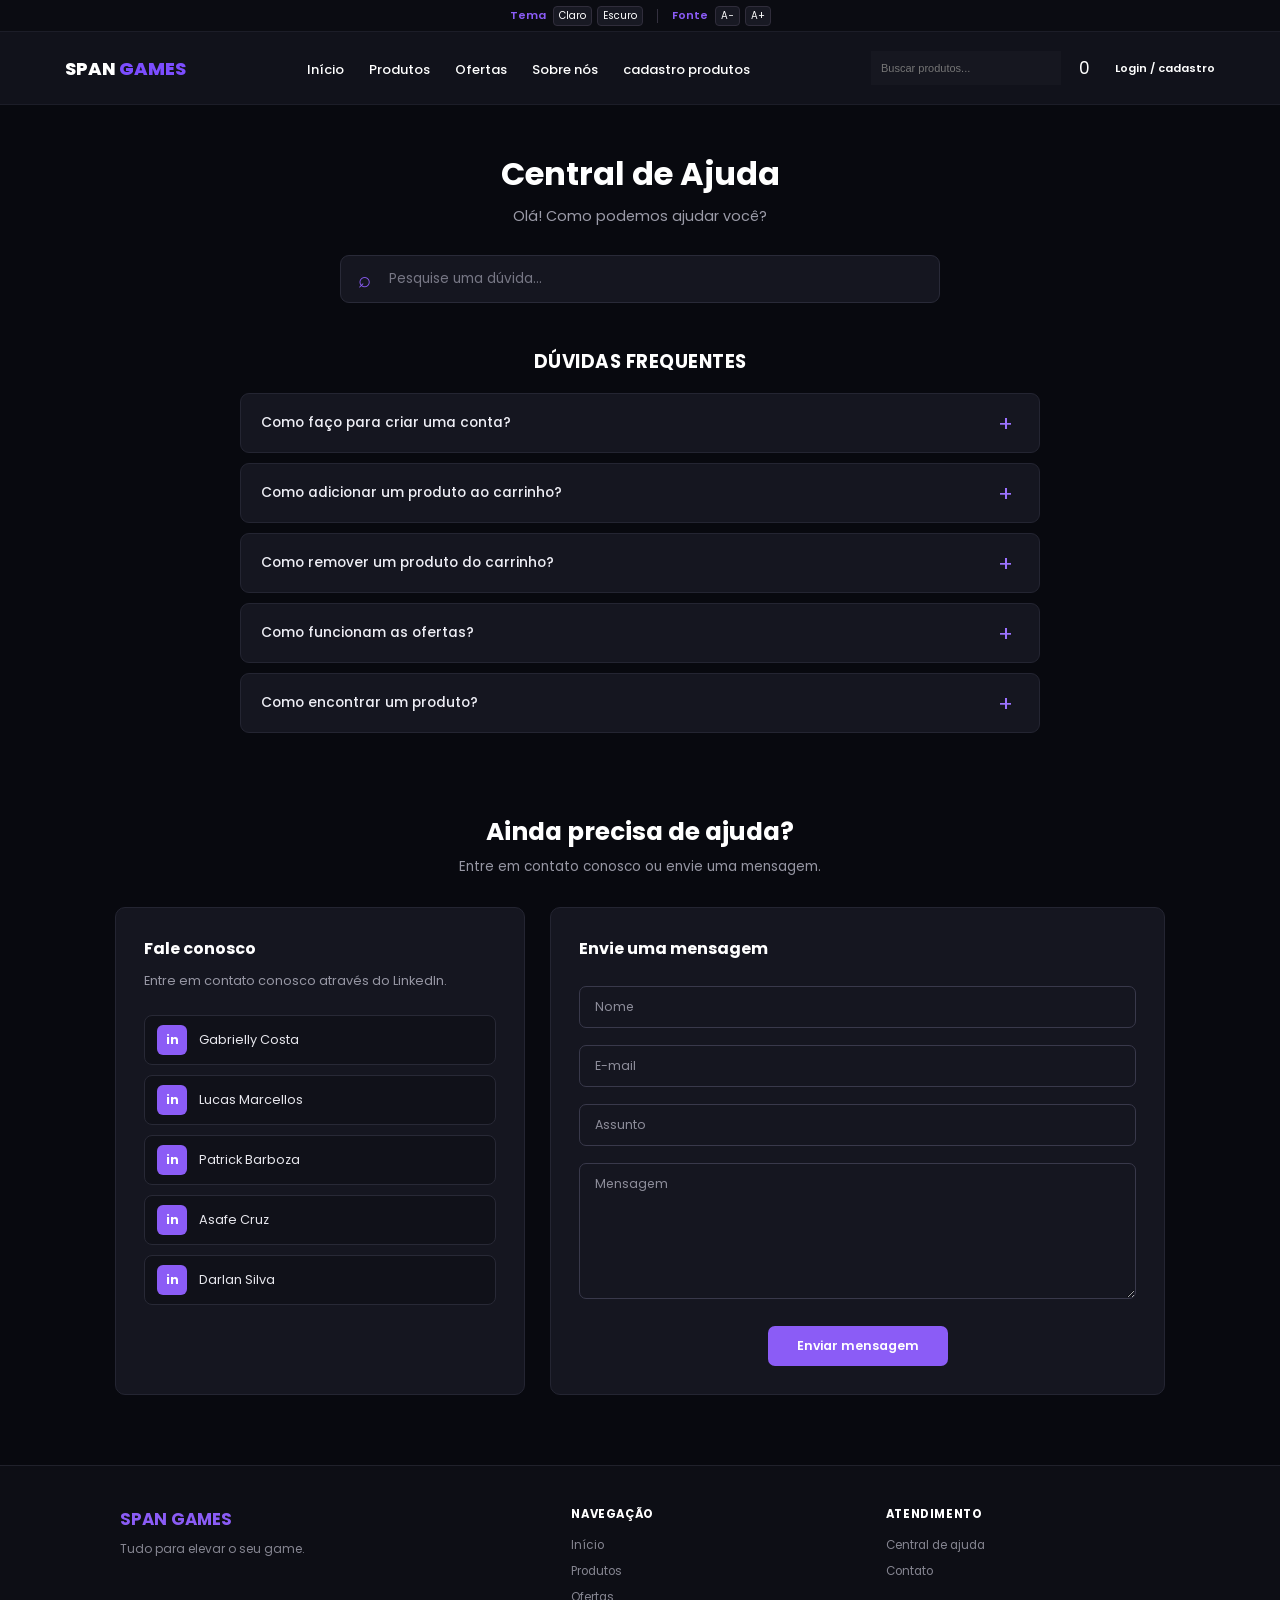
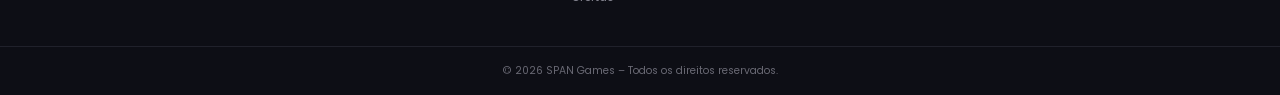
==== commit 6547ef06: "ultimos ajustes" ====
--- a/ajuda.html
+++ b/ajuda.html
@@ -341,7 +341,7 @@
                         <!-- TROQUE O LINK E O NOME -->
 
                         <a
-                            href="#"
+                            href="https://www.linkedin.com/in/asafe-cruz-6b98a1293?utm_source=share_via&utm_content=profile&utm_medium=member_ios"
                             class="linkedin-contato"
                             target="_blank"
                             rel="noopener noreferrer"
@@ -352,13 +352,13 @@
                             </span>
 
                             <span>
-                                Nome do integrante
+                                Asafe Cruz
                             </span>
 
                         </a>
 
                         <a
-                            href="#"
+                            href="https://www.linkedin.com/in/darlan-silva-780432404"
                             class="linkedin-contato"
                             target="_blank"
                             rel="noopener noreferrer"
@@ -369,7 +369,7 @@
                             </span>
 
                             <span>
-                                Nome do integrante
+                                Darlan Silva
                             </span>
 
                         </a>
